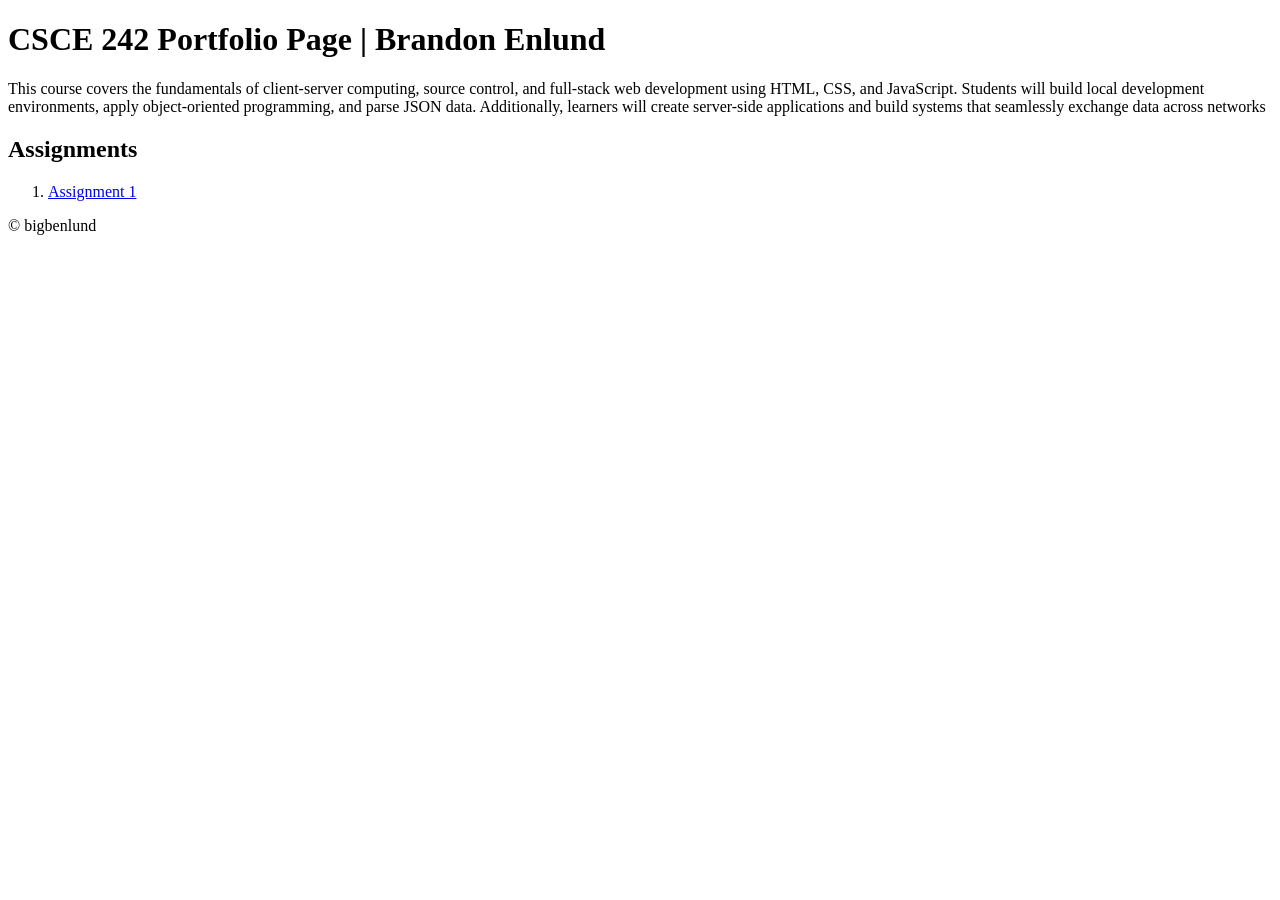
==== csce242-spring26/index.html @ 35bedc11 "portfolio and assignment 1" ====
<!Doctype html>
<html>
    <head>
        <title>CSCE 242 Portfolio</title>
    </head>
    <body>
        <div>
            <header>
                <h1>CSCE 242 Portfolio Page | Brandon Enlund</h1>
                <p>This course covers the fundamentals of client-server computing, source control, and full-stack web development using HTML, CSS, and JavaScript. Students will build local development environments, apply object-oriented programming, and parse JSON data. Additionally, learners will create server-side applications and build systems that seamlessly exchange data across networks</p>
            </header>
            <main>
                <h2>Assignments</h2>
                <ol>
                    <li><a href="assignments/01html/index.html">Assignment 1</a></li>
                </ol>
                <!-- ol = numbered list, ul = bulleted list <li></li> is a list item-->
            </main>
            <footer>
                <p>&copy; bigbenlund</p>
            </footer>
        </div>
    </body>
</html>
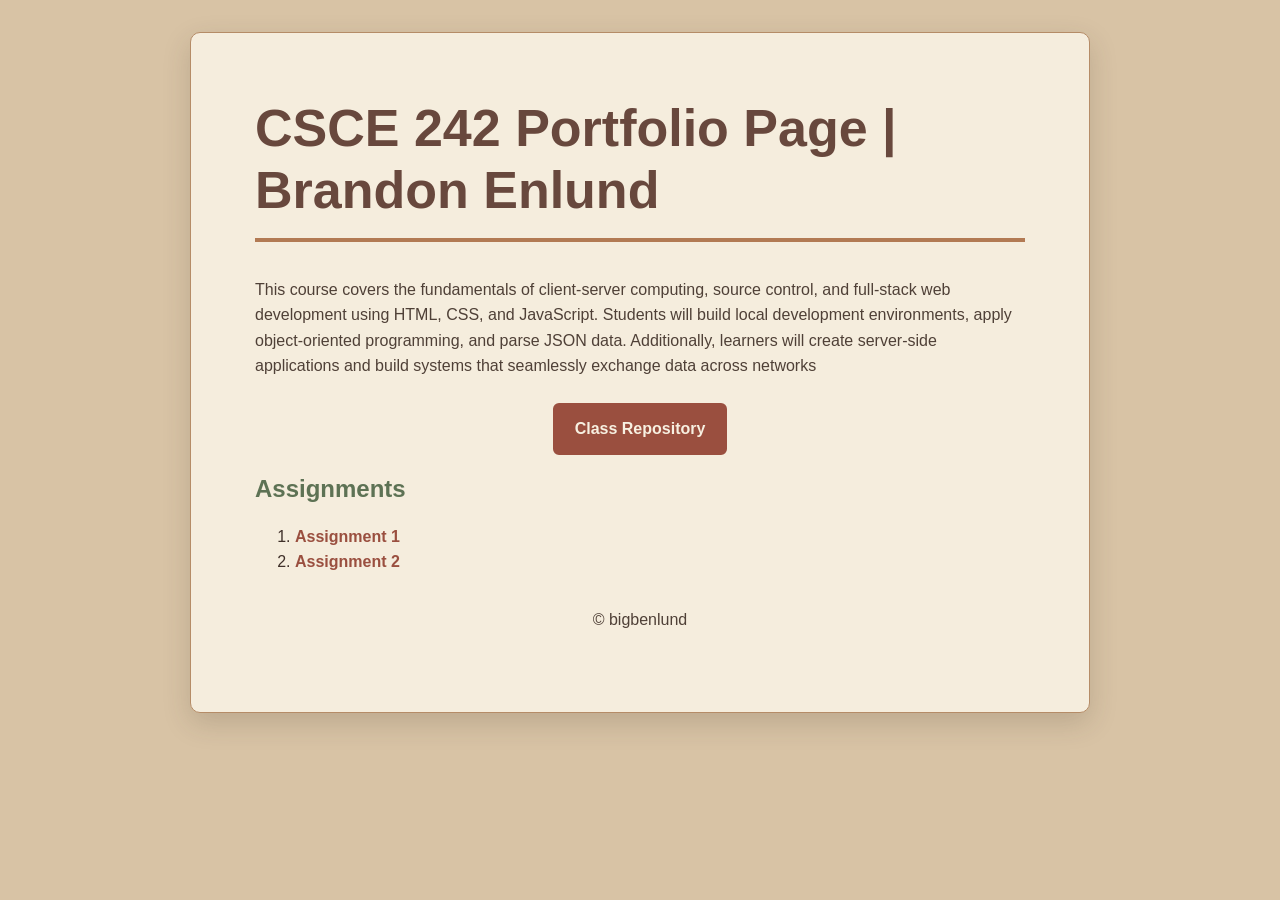
==== commit 75dcad24: "assignment 2 and revamped home page" ====
--- a/csce242-spring26/index.html
+++ b/csce242-spring26/index.html
@@ -2,17 +2,20 @@
 <html>
     <head>
         <title>CSCE 242 Portfolio</title>
+        <link rel="stylesheet" href="styles.css" />
     </head>
     <body>
-        <div>
+        <div id="content">
             <header>
                 <h1>CSCE 242 Portfolio Page | Brandon Enlund</h1>
                 <p>This course covers the fundamentals of client-server computing, source control, and full-stack web development using HTML, CSS, and JavaScript. Students will build local development environments, apply object-oriented programming, and parse JSON data. Additionally, learners will create server-side applications and build systems that seamlessly exchange data across networks</p>
+                <p id="repository-button"><a href="https://github.com/bigbenlund/bigbenlund.github.io/tree/main/csce242-spring26">Class Repository</a></p>
             </header>
-            <main>
+            <main id="assignments">
                 <h2>Assignments</h2>
                 <ol>
                     <li><a href="assignments/01html/index.html">Assignment 1</a></li>
+                    <li><a href="assignments/02css/index.html">Assignment 2</a></li>
                 </ol>
                 <!-- ol = numbered list, ul = bulleted list <li></li> is a list item-->
             </main>
--- a/csce242-spring26/styles.css
+++ b/csce242-spring26/styles.css
@@ -0,0 +1,84 @@
+/* Structural */
+* {
+	box-sizing: border-box;
+}
+
+body {
+	margin: 0;
+	padding: 2rem 1rem;
+	color: #3f3029;
+	background-color: #d8c3a5;
+	background-size: auto;
+	font-family: Arial, Helvetica, sans-serif;
+	line-height: 1.6;
+}
+
+#content {
+	width: min(92%, 900px);
+	margin: 0 auto;
+	padding: clamp(1.5rem, 5vw, 4rem);
+	background-color: rgba(247, 240, 225, .95);
+	border: 1px solid #b58c67;
+	border-radius: 10px;
+	box-shadow: 0 10px 28px rgba(63, 48, 41, .18);
+}
+
+/* Navigation */
+#content a {
+	color: #9a4f3f;
+	font-weight: 700;
+	text-decoration: none;
+}
+
+#content a:hover, #assignments a:focus {
+	color: #5d7254;
+	text-decoration: underline;
+}
+
+#repository-button {
+	margin: 1.5rem 0 0;
+	text-align: center;
+}
+
+#repository-button a {
+	display: inline-block;
+	padding: .7rem 1.2rem;
+	color: #f7f0e1;
+	background-color: #9a4f3f;
+	border: 2px solid #9a4f3f;
+	border-radius: 6px;
+}
+
+#repository-button a:hover, #repository-button a:focus {
+	color: #f7f0e1;
+	background-color: #5d7254;
+	border-color: #5d7254;
+}
+
+/* Typography */
+h1, h2 {
+	color: #68483d;
+	font-family: Helvetica, Arial, sans-serif;
+	line-height: 1.2;
+}
+
+h1 {
+	margin-top: 0;
+	padding-bottom: 1rem;
+	border-bottom: 4px solid #b27a53;
+	font-size: clamp(2rem, 5vw, 3.25rem);
+}
+
+h2 {
+	color: #5d7254;
+}
+
+p {
+	color: #4f4037;
+}
+
+footer {
+	margin-top: 2rem;
+	color: #806957;
+	text-align: center;
+}
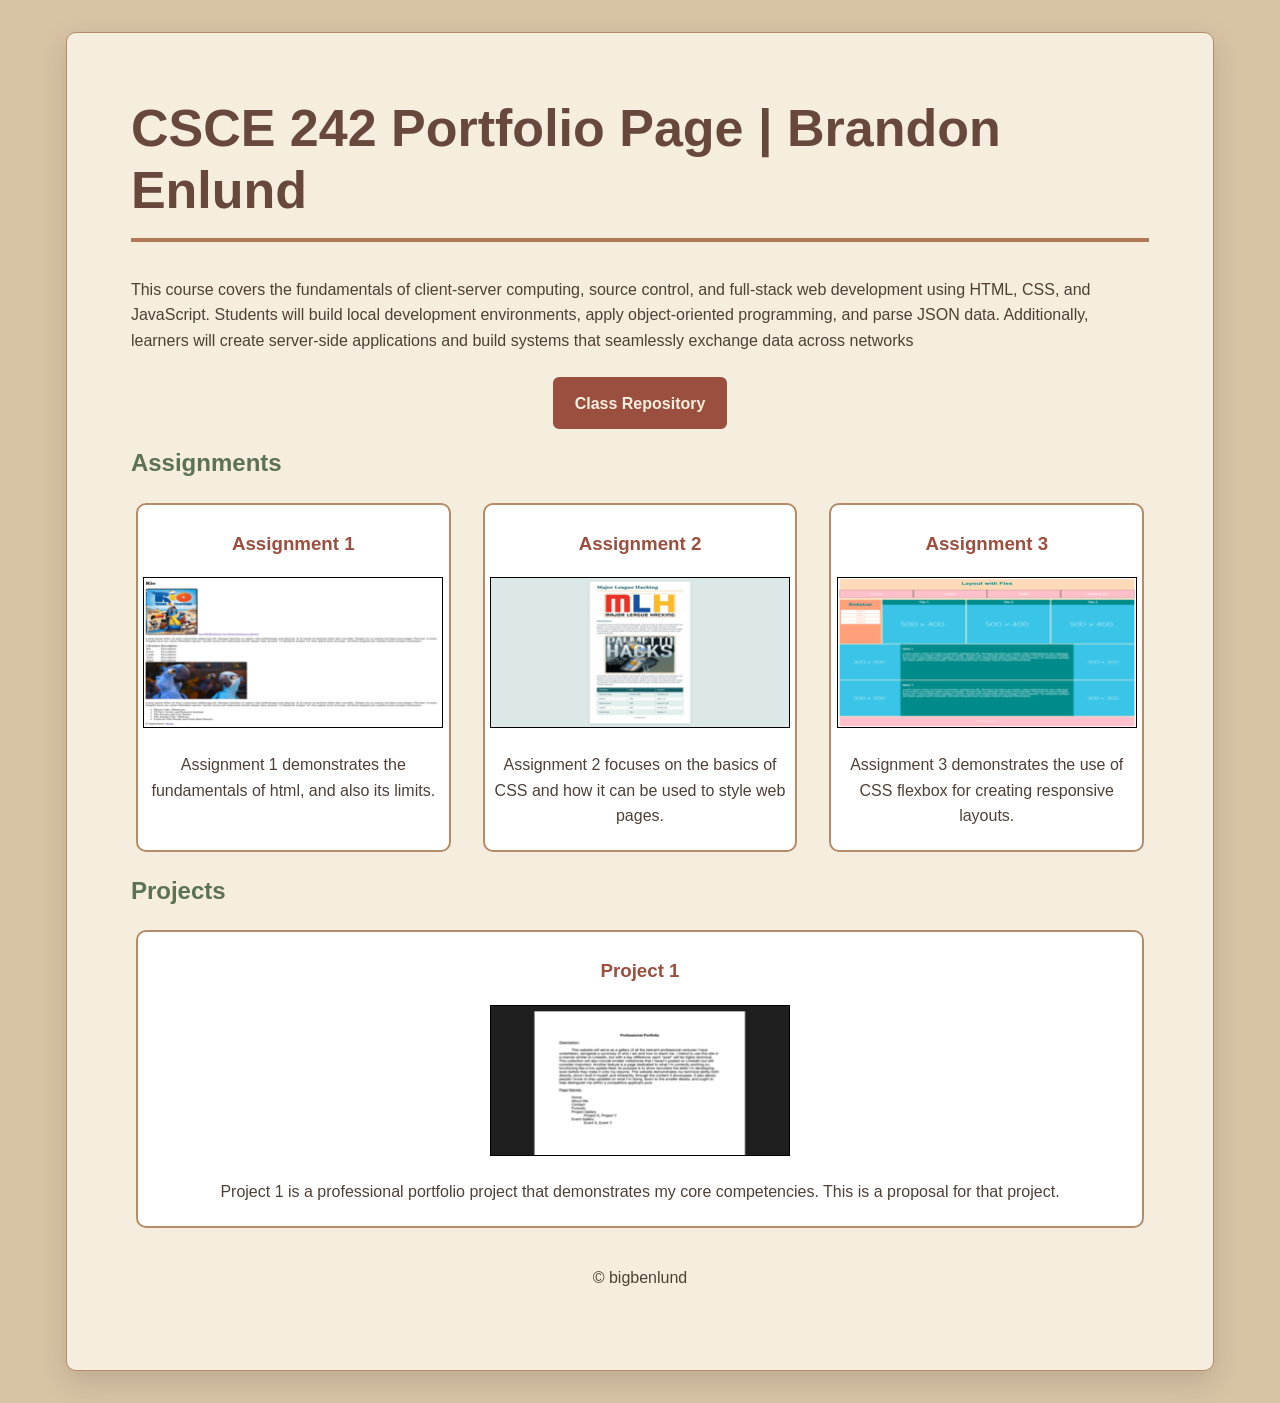
==== commit 19084c48: "assignment 3 and home revamp" ====
--- a/csce242-spring26/index.html
+++ b/csce242-spring26/index.html
@@ -11,12 +11,37 @@
                 <p>This course covers the fundamentals of client-server computing, source control, and full-stack web development using HTML, CSS, and JavaScript. Students will build local development environments, apply object-oriented programming, and parse JSON data. Additionally, learners will create server-side applications and build systems that seamlessly exchange data across networks</p>
                 <p id="repository-button"><a href="https://github.com/bigbenlund/bigbenlund.github.io/tree/main/csce242-spring26">Class Repository</a></p>
             </header>
-            <main id="assignments">
+            <main>
                 <h2>Assignments</h2>
-                <ol>
-                    <li><a href="assignments/01html/index.html">Assignment 1</a></li>
-                    <li><a href="assignments/02css/index.html">Assignment 2</a></li>
-                </ol>
+                <section id="assignment-grid" class="columns">
+                    <div id="assignment1" class="one">
+                        <a href="assignments/01html/index.html"><h3>Assignment 1</h3></a>
+                        <img src="images/assignment1.png" alt="Assignment 1 Screenshot"/>
+                        <p>Assignment 1 demonstrates the fundamentals of html, and also its limits.</p>
+                    </div>
+                    <div id="assignment2" class="one">
+                        <a href="assignments/02css/index.html"><h3>Assignment 2</h3></a>
+                        <img src="images/assignment2.png" alt="Assignment 2 Screenshot"/>
+                        <p>Assignment 2 focuses on the basics of CSS and how it can be used to style web pages.</p>
+                    </div>
+                    <div id="assignment3" class="one">
+                        <a href="assignments/03flex/index.html"><h3>Assignment 3</h3></a>
+                        <img src="images/assignment3.png" alt="Assignment 3 Screenshot"/>
+                        <p>Assignment 3 demonstrates the use of CSS flexbox for creating responsive layouts.</p>
+                    </div>
+                </section>
+
+                <h2>Projects</h2>
+                <section id="project-grid" class="columns">
+                    <div id="project1" class="one">
+                        <a href="projects/part1/Project_Proposal.pdf"><h3>Project 1</h3></a>
+                        <img src="images/project1.png" alt="Project 1 Screenshot"/>
+                        <p>Project 1 is a professional portfolio project that demonstrates my core competencies. This is a proposal for that project.</p>
+                    </div>
+                </section>
+
+
+                </section>
                 <!-- ol = numbered list, ul = bulleted list <li></li> is a list item-->
             </main>
             <footer>
--- a/csce242-spring26/styles.css
+++ b/csce242-spring26/styles.css
@@ -14,8 +14,8 @@
 }
 
 #content {
-	width: min(92%, 900px);
-	margin: 0 auto;
+	width: min(92%, 1200px);
+	margin:auto;
 	padding: clamp(1.5rem, 5vw, 4rem);
 	background-color: rgba(247, 240, 225, .95);
 	border: 1px solid #b58c67;
@@ -23,12 +23,24 @@
 	box-shadow: 0 10px 28px rgba(63, 48, 41, .18);
 }
 
+#content a {
+    text-decoration:none;
+    font-weight:bold;
+    color: #9a4f3f;
+}
+
+#assignment-grid, #project-grid { 
+    margin:0px;
+    padding:5px;
+    text-align:center;
+}
+
+#assignment-grid img, #project-grid img{
+    max-width:300px;
+    border: 1px solid black;
+}
+
 /* Navigation */
-#content a {
-	color: #9a4f3f;
-	font-weight: 700;
-	text-decoration: none;
-}
 
 #content a:hover, #assignments a:focus {
 	color: #5d7254;
@@ -81,4 +93,39 @@
 	margin-top: 2rem;
 	color: #806957;
 	text-align: center;
+}
+
+@media (min-width: 600px) {
+    .columns{
+        display:flex;
+        gap: 2rem;
+    }
+    #section{
+        flex:1;
+        border:0;
+    }
+    .one{
+        flex:1;
+        background: white;
+        border-radius: 10px;
+	    border: 2px solid #b58c67;
+        padding:5px;
+
+    }
+    .two{
+        flex:2;
+    }
+    
+}
+
+@media (max-width: 601px) {
+    .one{
+        flex:1;
+	    border: 2px solid #b58c67;
+        margin-bottom:50px;
+        border-radius:10px;
+        background: white;
+        padding:5px;
+    }
+    
 }
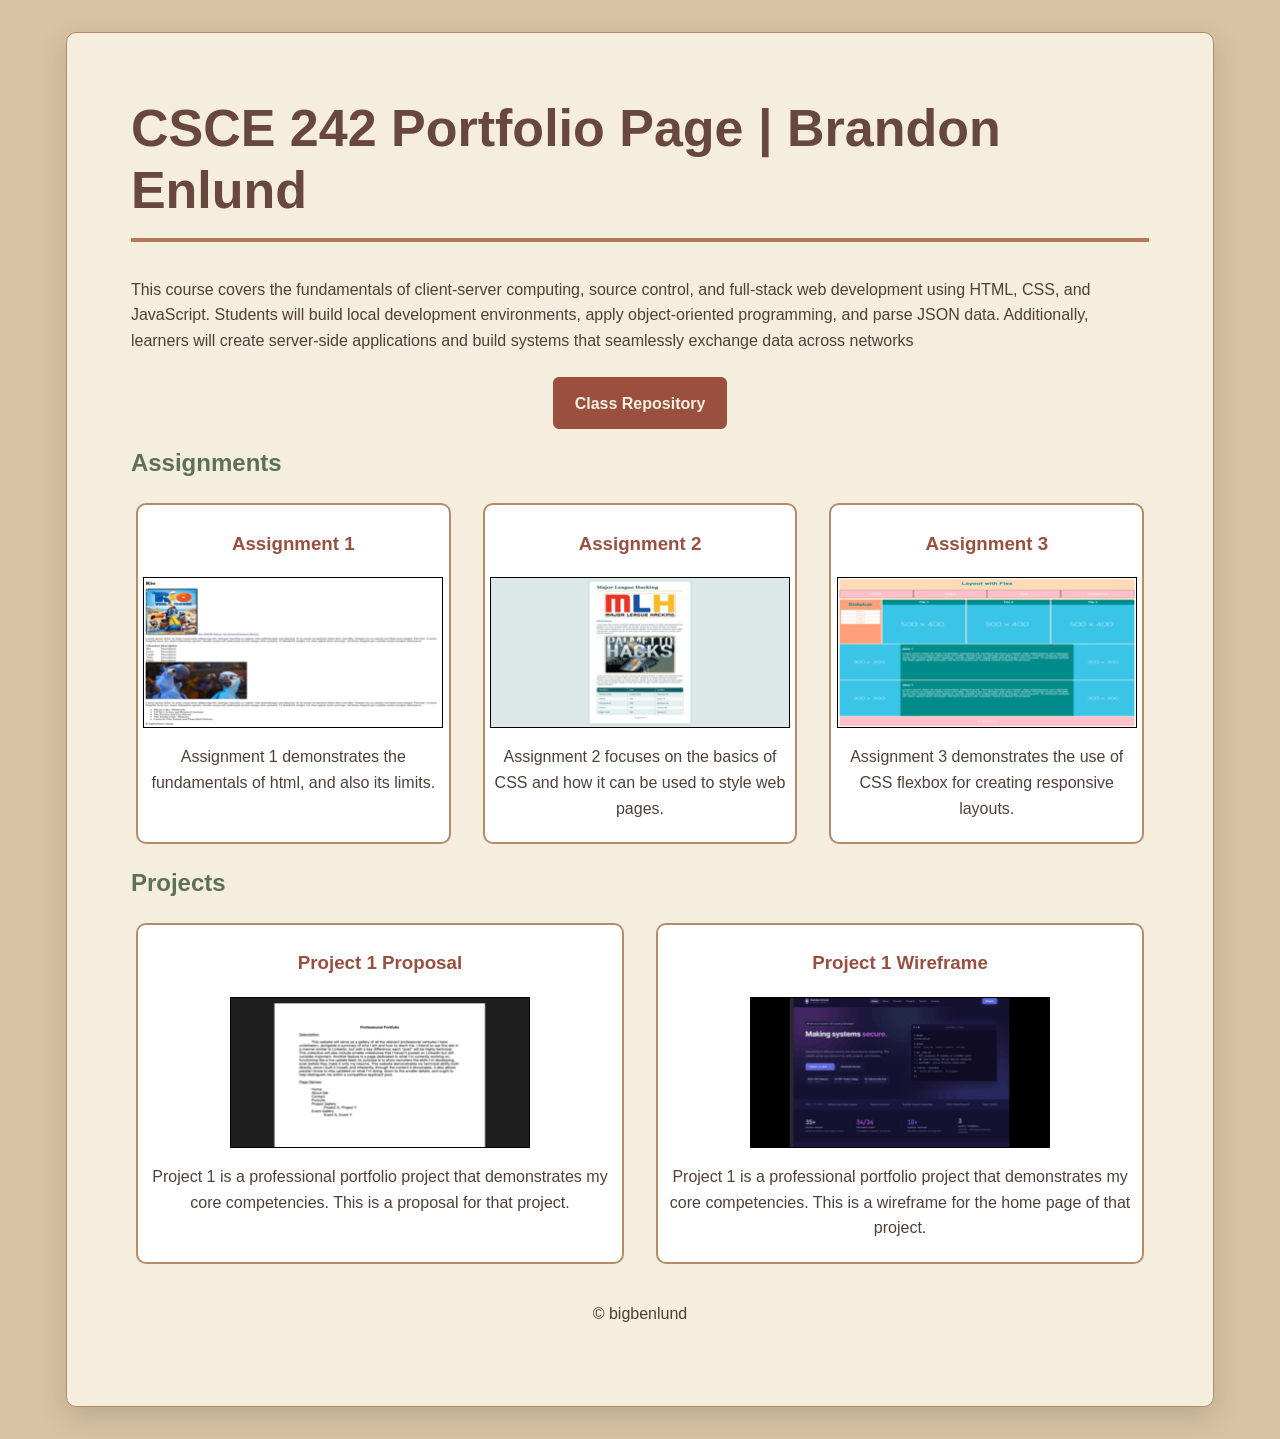
==== commit 3462c1d0: "project 1 wireframe added" ====
--- a/csce242-spring26/index.html
+++ b/csce242-spring26/index.html
@@ -34,9 +34,14 @@
                 <h2>Projects</h2>
                 <section id="project-grid" class="columns">
                     <div id="project1" class="one">
-                        <a href="projects/part1/Project_Proposal.pdf"><h3>Project 1</h3></a>
+                        <a href="projects/part1/Project_Proposal.pdf"><h3>Project 1 Proposal</h3></a>
                         <img src="images/project1.png" alt="Project 1 Screenshot"/>
                         <p>Project 1 is a professional portfolio project that demonstrates my core competencies. This is a proposal for that project.</p>
+                    </div>
+                    <div id="project1-wireframe" class="one">
+                        <a href="projects/wireframe/portfolio.pdf"><h3>Project 1 Wireframe</h3></a>
+                        <img src="images/project-wireframe.png" alt="Project 1 Wireframe"/>
+                        <p>Project 1 is a professional portfolio project that demonstrates my core competencies. This is a wireframe for the home page of that project.</p>
                     </div>
                 </section>
 
--- a/csce242-spring26/styles.css
+++ b/csce242-spring26/styles.css
@@ -35,9 +35,24 @@
     text-align:center;
 }
 
+#assignment-grid .one,
+#project-grid .one {
+    min-width: 0;
+    flex: 1 1 0;
+}
+
 #assignment-grid img, #project-grid img{
-    max-width:300px;
+    display: block;
+    width: 100%;
+    max-width: 300px;
+    height: auto;
+    margin: 0 auto;
     border: 1px solid black;
+}
+
+#assignment-grid p,
+#project-grid p {
+    overflow-wrap: anywhere;
 }
 
 /* Navigation */
@@ -99,13 +114,16 @@
     .columns{
         display:flex;
         gap: 2rem;
+        min-width: 0;
     }
     #section{
         flex:1;
+        min-width: 0;
         border:0;
     }
     .one{
-        flex:1;
+        flex:1 1 0;
+        min-width: 0;
         background: white;
         border-radius: 10px;
 	    border: 2px solid #b58c67;
@@ -114,6 +132,7 @@
     }
     .two{
         flex:2;
+        min-width: 0;
     }
     
 }
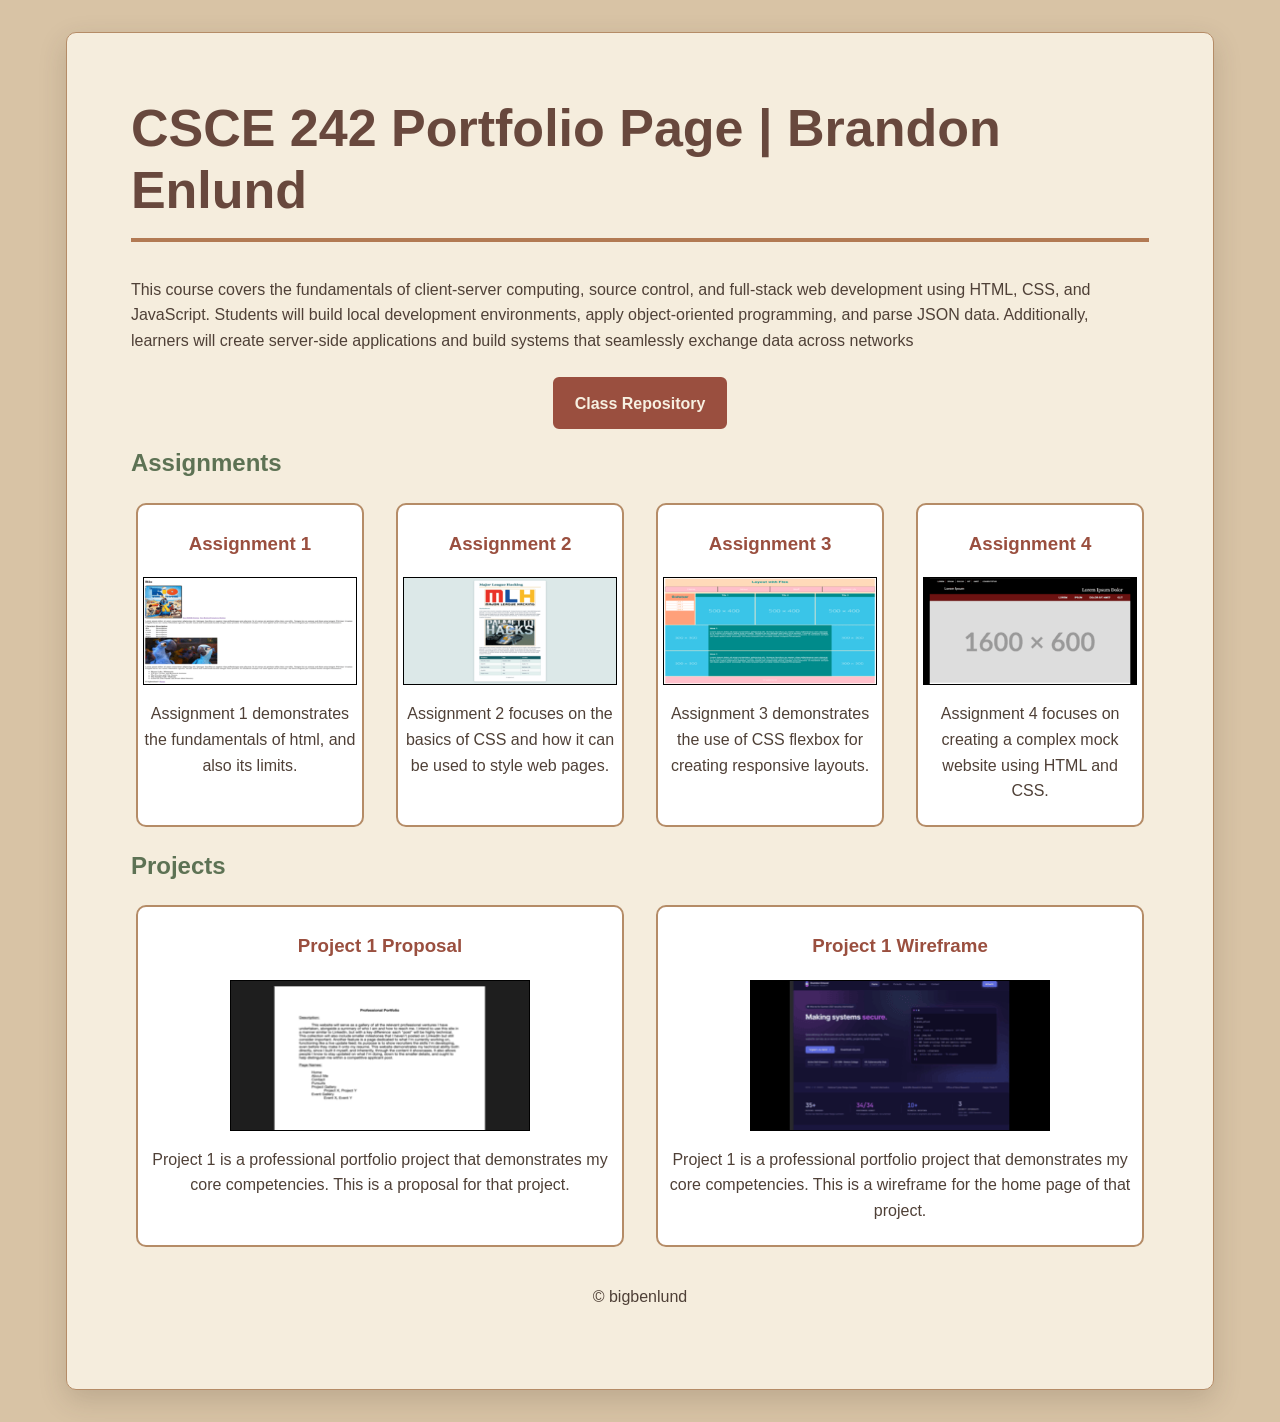
==== commit ec98bb4c: "assignment 4 added" ====
--- a/csce242-spring26/index.html
+++ b/csce242-spring26/index.html
@@ -29,6 +29,11 @@
                         <img src="images/assignment3.png" alt="Assignment 3 Screenshot"/>
                         <p>Assignment 3 demonstrates the use of CSS flexbox for creating responsive layouts.</p>
                     </div>
+                    <div id="assignment4" class="one">
+                        <a href="assignments/04medicine/index.html"><h3>Assignment 4</h3></a>
+                        <img src="images/assignment4.png" alt="Assignment 4 Screenshot"/>
+                        <p>Assignment 4 focuses on creating a complex mock website using HTML and CSS. </p>
+                    </div>
                 </section>
 
                 <h2>Projects</h2>
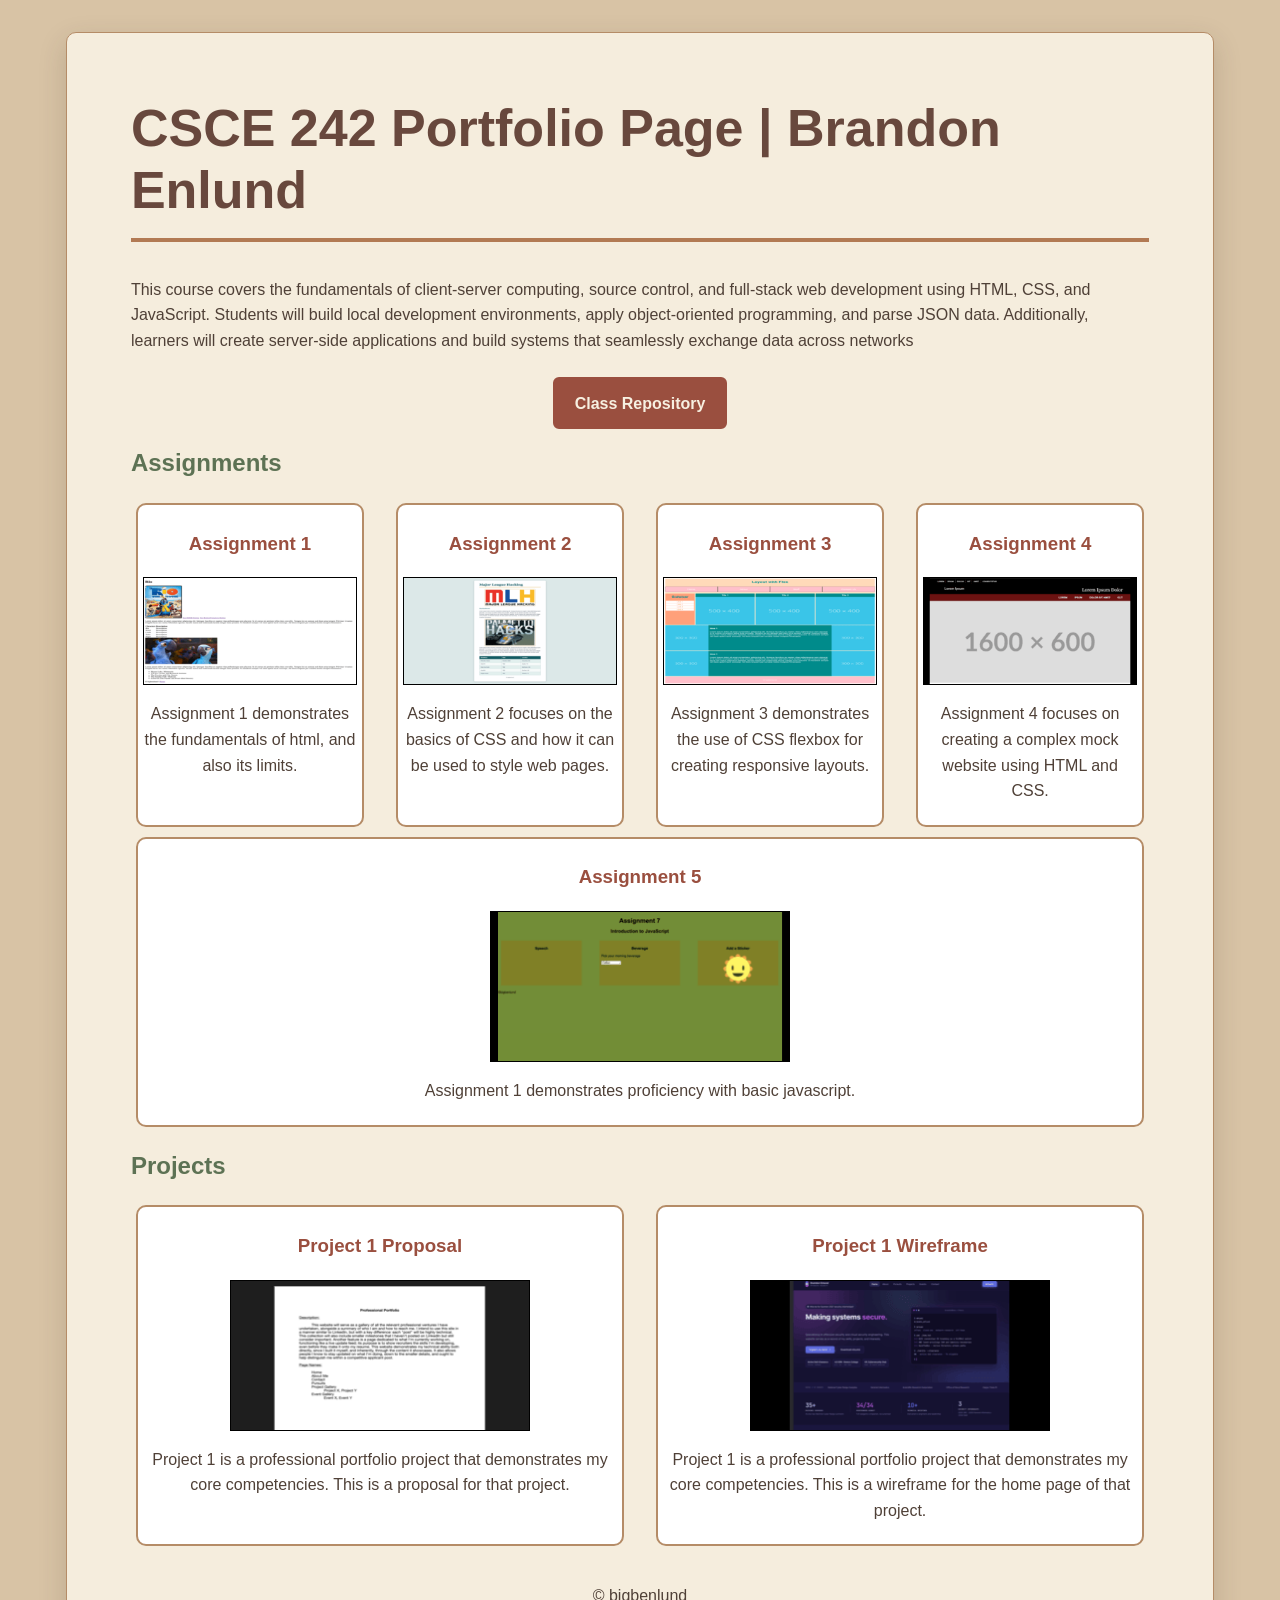
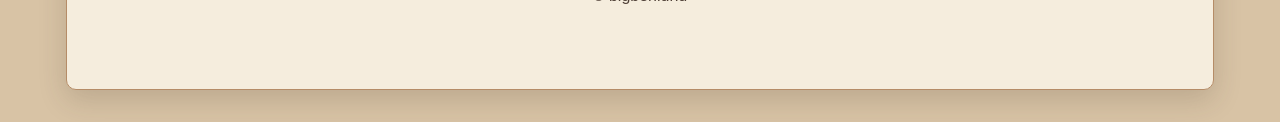
==== commit a6e2420a: "js project added to main_page" ====
--- a/csce242-spring26/index.html
+++ b/csce242-spring26/index.html
@@ -35,6 +35,13 @@
                         <p>Assignment 4 focuses on creating a complex mock website using HTML and CSS. </p>
                     </div>
                 </section>
+                <section id="assignment-grid2" class="columns">
+                    <div id="assignment1" class="one">
+                        <a href="assignments/05js/index.html"><h3>Assignment 5</h3></a>
+                        <img src="images/assignment5.png" alt="Assignment 5 Screenshot"/>
+                        <p>Assignment 1 demonstrates proficiency with basic javascript.</p>
+                    </div>
+                </section>
 
                 <h2>Projects</h2>
                 <section id="project-grid" class="columns">
--- a/csce242-spring26/styles.css
+++ b/csce242-spring26/styles.css
@@ -29,19 +29,19 @@
     color: #9a4f3f;
 }
 
-#assignment-grid, #project-grid { 
+#assignment-grid, #project-grid, #assignment-grid2 { 
     margin:0px;
     padding:5px;
     text-align:center;
 }
 
-#assignment-grid .one,
+#assignment-grid .one, #assignment-grid2 .one
 #project-grid .one {
     min-width: 0;
     flex: 1 1 0;
 }
 
-#assignment-grid img, #project-grid img{
+#assignment-grid img, #project-grid img, #assignment-grid2 img{
     display: block;
     width: 100%;
     max-width: 300px;
@@ -50,8 +50,7 @@
     border: 1px solid black;
 }
 
-#assignment-grid p,
-#project-grid p {
+#assignment-grid p, #project-grid p, #assignment-grid2 p{
     overflow-wrap: anywhere;
 }
 
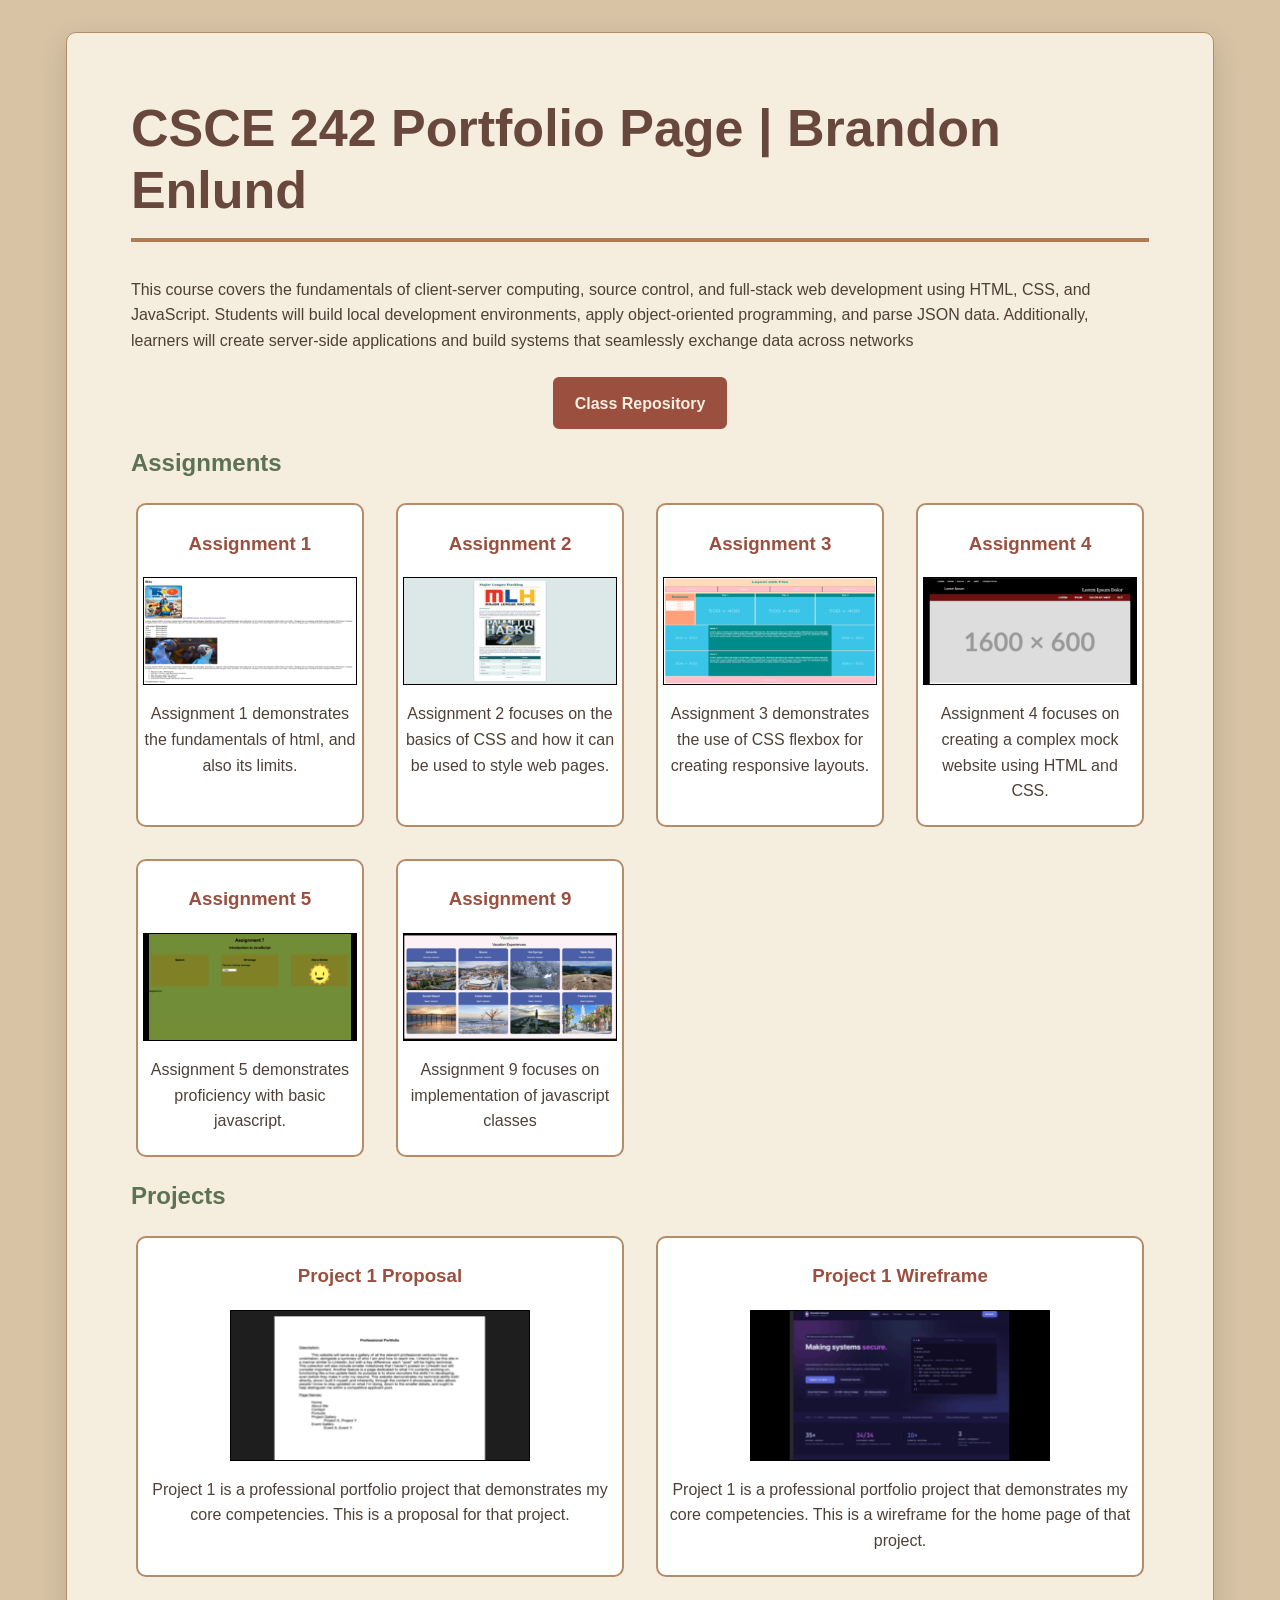
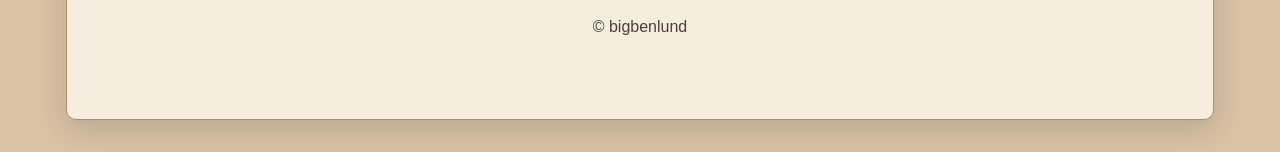
==== commit 45cf2c3c: "changed card format to grid, added assignment 9 to home page" ====
--- a/csce242-spring26/index.html
+++ b/csce242-spring26/index.html
@@ -34,12 +34,15 @@
                         <img src="images/assignment4.png" alt="Assignment 4 Screenshot"/>
                         <p>Assignment 4 focuses on creating a complex mock website using HTML and CSS. </p>
                     </div>
-                </section>
-                <section id="assignment-grid2" class="columns">
-                    <div id="assignment1" class="one">
+                    <div id="assignment5" class="one">
                         <a href="assignments/05js/index.html"><h3>Assignment 5</h3></a>
                         <img src="images/assignment5.png" alt="Assignment 5 Screenshot"/>
-                        <p>Assignment 1 demonstrates proficiency with basic javascript.</p>
+                        <p>Assignment 5 demonstrates proficiency with basic javascript.</p>
+                    </div>
+                    <div id="assignment9" class="one">
+                        <a href="assignments/09jsclass/index.html"><h3>Assignment 9</h3></a>
+                        <img src="images/assignment9.png" alt="Assignment 9 Screenshot"/>
+                        <p>Assignment 9 focuses on implementation of javascript classes</p>
                     </div>
                 </section>
 
@@ -56,9 +59,6 @@
                         <p>Project 1 is a professional portfolio project that demonstrates my core competencies. This is a wireframe for the home page of that project.</p>
                     </div>
                 </section>
-
-
-                </section>
                 <!-- ol = numbered list, ul = bulleted list <li></li> is a list item-->
             </main>
             <footer>
--- a/csce242-spring26/styles.css
+++ b/csce242-spring26/styles.css
@@ -29,19 +29,13 @@
     color: #9a4f3f;
 }
 
-#assignment-grid, #project-grid, #assignment-grid2 { 
+#assignment-grid, #project-grid {
     margin:0px;
     padding:5px;
     text-align:center;
 }
 
-#assignment-grid .one, #assignment-grid2 .one
-#project-grid .one {
-    min-width: 0;
-    flex: 1 1 0;
-}
-
-#assignment-grid img, #project-grid img, #assignment-grid2 img{
+#assignment-grid img, #project-grid img{
     display: block;
     width: 100%;
     max-width: 300px;
@@ -50,7 +44,7 @@
     border: 1px solid black;
 }
 
-#assignment-grid p, #project-grid p, #assignment-grid2 p{
+#assignment-grid p, #project-grid p{
     overflow-wrap: anywhere;
 }
 
@@ -111,17 +105,14 @@
 
 @media (min-width: 600px) {
     .columns{
-        display:flex;
+        display:grid;
+        grid-template-columns: repeat(4, 1fr);
         gap: 2rem;
-        min-width: 0;
     }
-    #section{
-        flex:1;
-        min-width: 0;
-        border:0;
+    #project-grid{
+        grid-template-columns: repeat(2, 1fr);
     }
     .one{
-        flex:1 1 0;
         min-width: 0;
         background: white;
         border-radius: 10px;
@@ -138,7 +129,6 @@
 
 @media (max-width: 601px) {
     .one{
-        flex:1;
 	    border: 2px solid #b58c67;
         margin-bottom:50px;
         border-radius:10px;
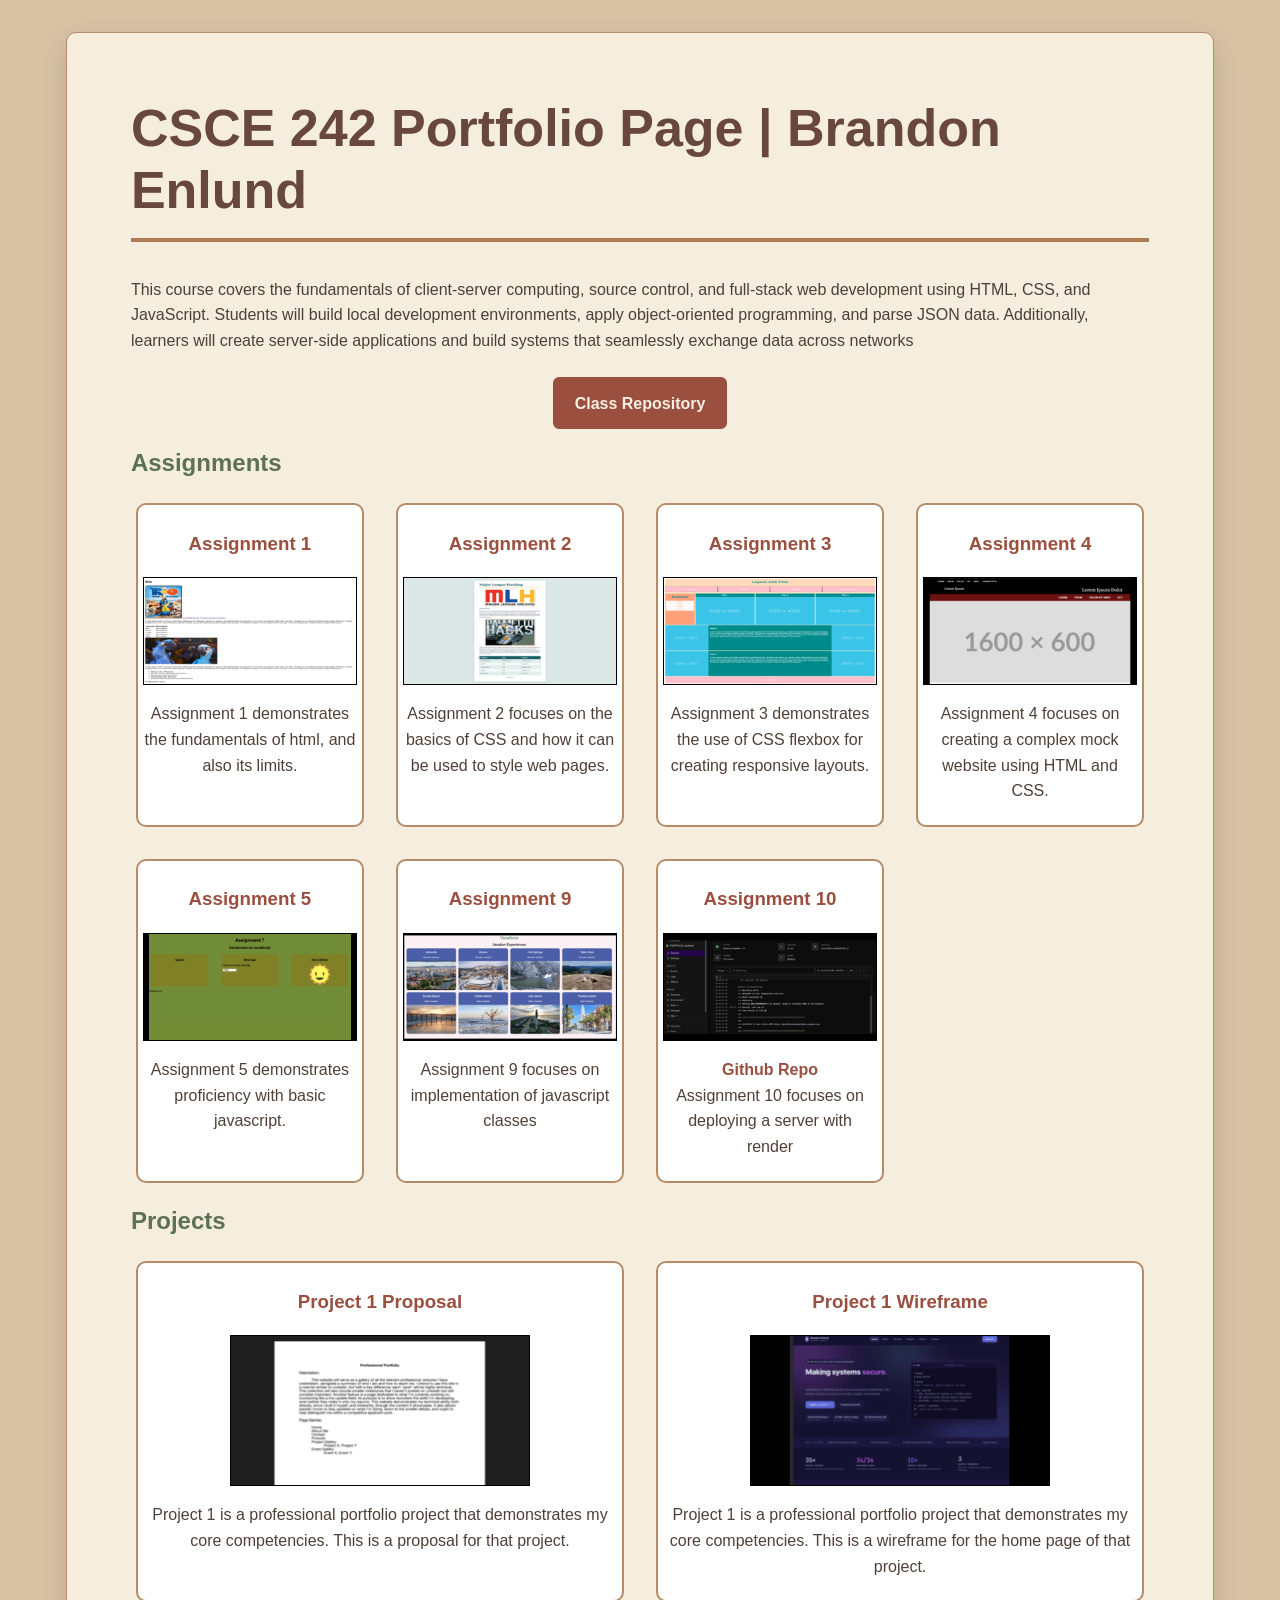
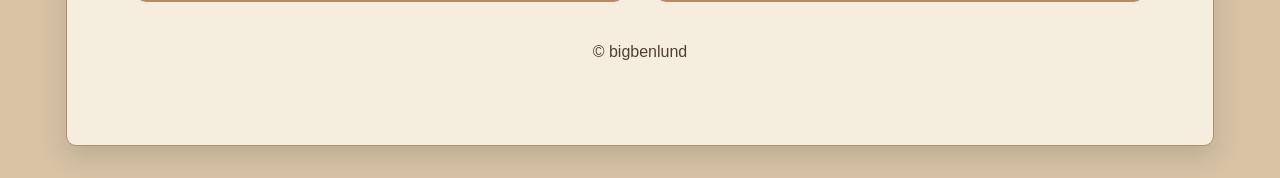
==== commit 35c0c6a9: "Added assignment10(render backend) to home" ====
--- a/csce242-spring26/index.html
+++ b/csce242-spring26/index.html
@@ -44,6 +44,12 @@
                         <img src="images/assignment9.png" alt="Assignment 9 Screenshot"/>
                         <p>Assignment 9 focuses on implementation of javascript classes</p>
                     </div>
+                    <div id="assignment10" class="one">
+                        <a href="https://portfolio-backend-0q5h.onrender.com"><h3>Assignment 10</h3></a>
+                        <img src="images/assignment10.png" alt="Assignment 10 Screenshot"/>
+                        <p><a href="https://github.com/bigbenlund/PORTFOLIO_backend">Github Repo</a>
+                        <br>Assignment 10 focuses on deploying a server with render</p>
+                    </div>
                 </section>
 
                 <h2>Projects</h2>
